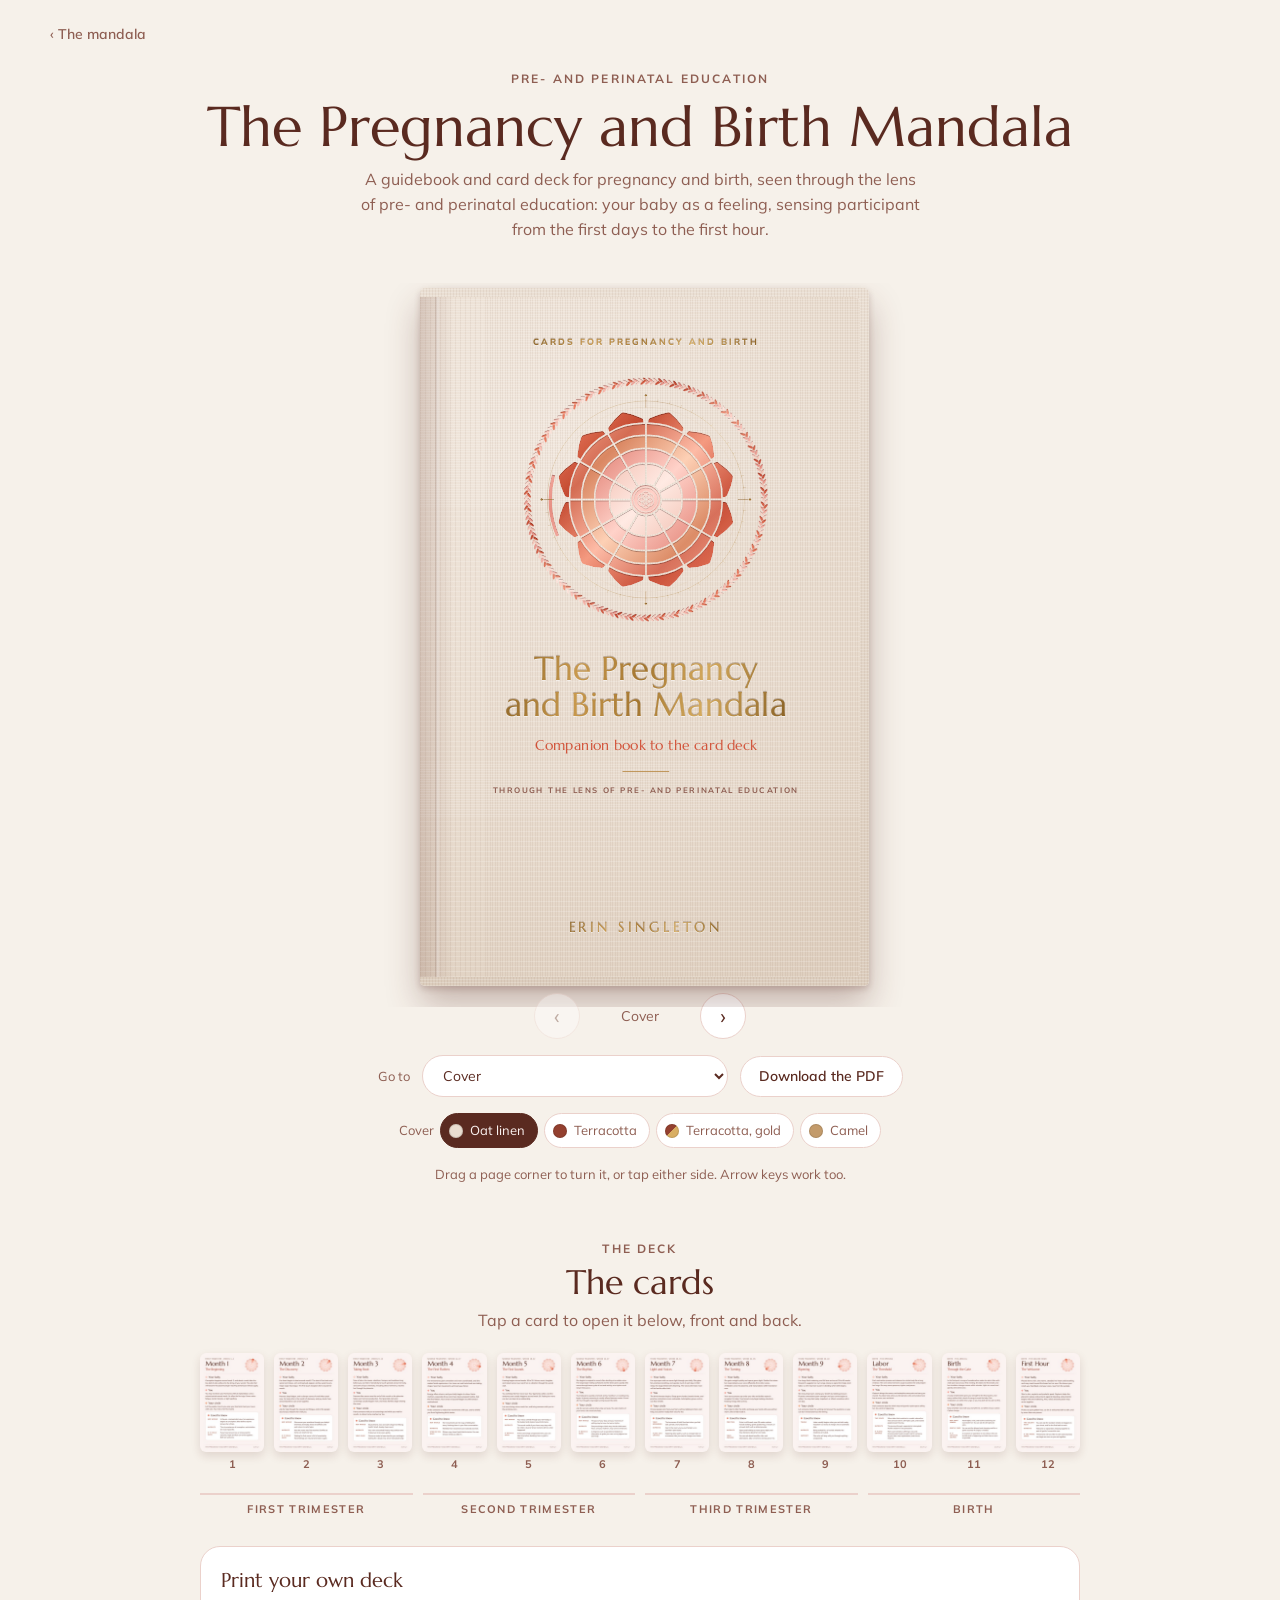
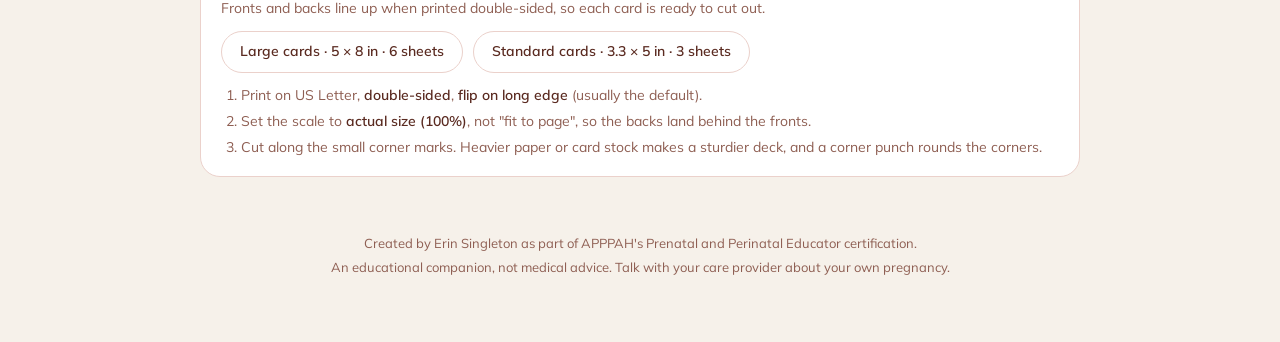
==== cards/index.html @ 0c14d901 "Cards and guidebook: the center takes the baby ring's lit color, with a simple six-petaled flower" ====
<!doctype html>
<html lang="en">
<head>
<meta charset="utf-8">
<meta name="viewport" content="width=device-width, initial-scale=1">
<title>The Pregnancy and Birth Mandala</title>
<meta name="description" content="A guidebook and card deck for pregnancy and birth, through the lens of pre- and perinatal education.">
<link rel="icon" href="../favicon.ico?v=3" sizes="any">
<link rel="icon" href="../favicon.svg?v=3" type="image/svg+xml">
<link rel="apple-touch-icon" href="../apple-touch-icon.png?v=3">
<link rel="preconnect" href="https://fonts.googleapis.com">
<link rel="stylesheet" href="pages.css?v=9">
<link rel="stylesheet" href="https://fonts.googleapis.com/css2?family=Marcellus&family=Mulish:ital,wght@0,400;0,600;0,700;1,400&display=swap">
<style>
/* A pamphlet on a blush table: the guidebook turns like paper, the contents
   sit beside it, the deck lies below as small cards, and the chosen card
   opens at the bottom, face and back. */
:root{
  --bg:#F6F1EA; --paper:#FBF1EF; --white:#FFFFFF; --blush:#F7E2DC; --line:#EBD1CB;
  --ink:#5A2A20; --muted:#8E5E52; --coral:#E35F43; --rose:#FCA59B; --gold:#C9993A; --label:#A8452E;
  --display:Marcellus, Georgia, serif; --body:Mulish, 'Avenir Next', 'Segoe UI', sans-serif;
  --pw:380px; --ph:587px;
  color-scheme:light;
}
*{box-sizing:border-box}
html{-webkit-text-size-adjust:100%}
body{margin:0;background:var(--bg);color:var(--ink);font-family:var(--body);font-size:16px;line-height:1.55;padding:0 16px 64px;overflow-x:hidden}
.wrap{max-width:1180px;margin:0 auto;display:flex;flex-direction:column;gap:56px}
.back{align-self:flex-start;font-size:14px;font-weight:600;color:var(--muted);text-decoration:none;margin-bottom:14px}
.back:hover{color:var(--ink)}
header{padding-top:24px;display:flex;flex-direction:column;align-items:center;text-align:center;gap:10px}
.eyebrow{font-size:12px;font-weight:700;letter-spacing:.18em;text-transform:uppercase;color:var(--muted)}
h1{font-family:var(--display);font-weight:400;font-size:clamp(34px,6vw,56px);line-height:1.05;margin:0;text-wrap:balance}
h2{font-family:var(--display);font-weight:400;font-size:clamp(26px,4vw,34px);line-height:1.1;margin:0;text-wrap:balance}
.lede{max-width:56ch;color:var(--muted);margin:0}
section{display:flex;flex-direction:column;gap:20px}
.sechead{display:flex;flex-direction:column;gap:6px;align-items:center;text-align:center}
.sechead p{margin:0;color:var(--muted);max-width:58ch}
button{font:inherit;color:inherit}
:focus-visible{outline:2px solid var(--gold);outline-offset:3px}

/* ---------------------------------------------------------------- reader */
.bookcol{display:flex;flex-direction:column;align-items:center;gap:16px;min-width:0}
.stage{width:100%;display:flex;justify-content:center;overflow:hidden;padding:14px 0 30px;margin:-14px 0 -30px}
.book{position:relative;width:calc(var(--pw) * 2);height:var(--ph);perspective:2600px;touch-action:pan-y;cursor:grab;user-select:none;-webkit-user-select:none;-webkit-touch-callout:none}
.book.single{width:var(--pw)}
.book.dragging{cursor:grabbing}
.slot,.leaf{position:absolute;top:0;width:var(--pw);height:var(--ph)}
.slot{background:var(--paper);overflow:hidden}
/* The case: cloth boards a little larger than the pages, so they show
   round the edges, the way a hardcover's boards stand proud of its pages. */
.case{position:absolute;z-index:0;pointer-events:none;border-radius:5px;
  background:
    repeating-linear-gradient(0deg,rgba(255,255,255,.18) 0 1px,transparent 1px 3px),
    repeating-linear-gradient(90deg,rgba(120,80,60,.07) 0 1px,transparent 1px 3px),
    linear-gradient(#EADFD3,#DCCDBD);
  box-shadow:0 18px 34px rgba(90,42,32,.30),0 3px 6px rgba(90,42,32,.20)}
[data-cover^="terra"] .case{background:
    repeating-linear-gradient(0deg,rgba(255,240,230,.045) 0 1px,transparent 1px 3px),
    repeating-linear-gradient(90deg,rgba(40,10,5,.07) 0 1px,transparent 1px 3px),
    linear-gradient(#9E4636,#8A3B2D)}
[data-cover="camel"] .case{background:
    repeating-linear-gradient(0deg,rgba(255,245,230,.08) 0 1px,transparent 1px 3px),
    repeating-linear-gradient(90deg,rgba(70,40,15,.07) 0 1px,transparent 1px 3px),
    linear-gradient(#CBA373,#B48A5B)}
/* the cover style switch, while the cover is being chosen */
.covers{display:flex;align-items:center;gap:6px;flex-wrap:wrap;justify-content:center;font-size:13px;color:var(--muted)}
.covers button{border:1px solid var(--line);background:var(--white);border-radius:999px;padding:6px 12px 6px 8px;font-size:13px;cursor:pointer;display:inline-flex;align-items:center;gap:7px}
.covers button[aria-pressed="true"]{border-color:var(--ink);background:var(--ink);color:#FBF3F1}
.covers i{width:14px;height:14px;border-radius:50%;display:inline-block;box-shadow:inset 0 0 0 1px rgba(0,0,0,.12)}
/* the spine, a darker band where the boards fold */
.case.open::after{content:"";position:absolute;top:0;bottom:0;left:50%;width:22px;transform:translateX(-50%);background:linear-gradient(90deg,transparent,rgba(90,50,30,.22),transparent)}
.slot.left{left:0;border-radius:6px 0 0 6px}
.slot.right{left:var(--pw);border-radius:0 6px 6px 0}
.book.single .slot.right{left:0;border-radius:6px}
.slot[hidden]{display:none}
.pgbox{position:absolute;inset:0;overflow:hidden}
.pgbox>.pg{transform:scale(var(--k));transform-origin:0 0}
.pgbox img{-webkit-user-drag:none;pointer-events:none}
/* the gutter, a soft fold where the pages meet the spine */
.book:not(.single) .slot.left::after,.book:not(.single) .slot.right::after{content:"";position:absolute;top:0;bottom:0;width:34px;pointer-events:none}
.book:not(.single) .slot.left::after{right:0;background:linear-gradient(to left,rgba(90,42,32,.16),transparent)}
.book:not(.single) .slot.right::after{left:0;background:linear-gradient(to right,rgba(90,42,32,.16),transparent)}
.leaf{left:var(--pw);transform-origin:left center;transform-style:preserve-3d;-webkit-transform-style:preserve-3d;will-change:transform;z-index:3}
.book.single .leaf{left:0}
.leaf[hidden]{display:none}
.face{position:absolute;inset:0;background:var(--paper);overflow:hidden;backface-visibility:hidden;-webkit-backface-visibility:hidden}
.face.front{border-radius:0 6px 6px 0}
.face.back{transform:rotateY(180deg);border-radius:6px 0 0 6px}
.book.single .face.front{border-radius:6px}
.book.single .face.back{background:linear-gradient(90deg,#F4E4E0,var(--paper))}
.shade{position:absolute;inset:0;pointer-events:none;opacity:0}
.face.front .shade{background:linear-gradient(to left,rgba(90,42,32,.38),rgba(90,42,32,.08) 60%,transparent)}
.face.back .shade{background:linear-gradient(to right,rgba(90,42,32,.38),rgba(90,42,32,.08) 60%,transparent)}
.cast{position:absolute;top:0;height:100%;width:var(--pw);left:var(--pw);pointer-events:none;opacity:0;z-index:2;background:linear-gradient(to right,rgba(90,42,32,.28),transparent 70%)}
.book.single .cast{left:0}

.controls{display:flex;align-items:center;gap:12px;flex-wrap:wrap;justify-content:center}
.round{width:46px;height:46px;border-radius:50%;border:1px solid var(--line);background:var(--white);font-size:22px;line-height:1;cursor:pointer;display:grid;place-items:center}
.round:hover{border-color:var(--rose)}
.round:disabled{opacity:.35;cursor:default}
.count{font-variant-numeric:tabular-nums;color:var(--muted);min-width:12ch;text-align:center;font-size:14px}
.hint{font-size:13px;color:var(--muted);margin:0;text-align:center}
.btn{display:inline-flex;align-items:center;gap:8px;border:1px solid var(--line);background:var(--white);border-radius:999px;padding:9px 18px;font-size:14px;font-weight:600;text-decoration:none;color:var(--ink)}
.btn:hover{border-color:var(--rose)}

/* --------------------------------------------------------------- contents */
select{font:inherit;color:var(--ink);border:1px solid var(--line);background:var(--white);border-radius:999px;padding:10px 16px;font-size:14px;max-width:100%;cursor:pointer}
select:hover{border-color:var(--rose)}

/* ------------------------------------------------------------------- deck */
.deck{display:grid;grid-template-columns:repeat(12,minmax(0,1fr));gap:10px;max-width:880px;margin:0 auto;width:100%}
@media (max-width:720px){.deck{grid-template-columns:repeat(6,minmax(0,1fr));gap:8px}}
.groups{display:grid;grid-template-columns:repeat(4,minmax(0,1fr));gap:10px;max-width:880px;margin:0 auto;width:100%;font-size:11px;font-weight:700;letter-spacing:.12em;text-transform:uppercase;color:var(--muted);text-align:center}
.groups span{border-top:2px solid var(--line);padding-top:6px}
@media (max-width:720px){.groups{display:none}}
.mini{border:0;padding:0;background:none;cursor:pointer;display:flex;flex-direction:column;align-items:center;gap:4px}
.mini img{width:100%;aspect-ratio:528/816;border-radius:6px;display:block;box-shadow:0 4px 10px rgba(90,42,32,.14);transition:transform .2s ease,box-shadow .2s ease;outline:2px solid transparent;outline-offset:2px;background:var(--paper)}
.mini:hover img{transform:translateY(-5px) rotate(-2deg);box-shadow:0 10px 18px rgba(90,42,32,.2)}
.mini[aria-pressed="true"] img{outline-color:var(--gold);transform:translateY(-5px)}
.mini span{font-size:11px;font-weight:700;color:var(--muted);font-variant-numeric:tabular-nums}

.printcards{max-width:880px;margin:8px auto 0;width:100%;background:var(--white);border:1px solid var(--line);border-radius:20px;padding:18px 20px;display:flex;flex-direction:column;gap:12px}
.pc-head{display:flex;flex-direction:column;gap:2px}
.pc-head b{font-family:var(--display);font-weight:400;font-size:20px}
.pc-head span{font-size:14px;color:var(--muted)}
.pc-links{display:flex;gap:10px;flex-wrap:wrap}
.pc-steps{margin:0;padding-left:20px;font-size:14px;color:var(--muted);display:flex;flex-direction:column;gap:4px}
.pc-steps b{color:var(--ink);font-weight:600}

/* ----------------------------------------------------------------- viewer */
.viewer{background:var(--blush);border-radius:28px;padding:28px clamp(16px,4vw,40px);display:flex;flex-direction:column;gap:20px;scroll-margin-top:16px}
.viewer[hidden]{display:none}
.viewer.enter .face2{animation:rise .5s cubic-bezier(.2,.8,.2,1) both}
.viewer.enter .face2:nth-child(2){animation-delay:.08s}
@keyframes rise{from{opacity:0;transform:translateY(24px) scale(.96)}to{opacity:1;transform:none}}
.vhead{display:flex;justify-content:space-between;align-items:flex-end;gap:16px;flex-wrap:wrap}
.vhead .t{font-family:var(--display);font-size:clamp(26px,4vw,34px);line-height:1.1}
.vnav{display:flex;gap:10px}
.faces{display:grid;grid-template-columns:repeat(2,minmax(0,1fr));gap:24px;max-width:900px;margin:0 auto;width:100%}
@media (max-width:640px){.faces{grid-template-columns:minmax(0,1fr)}}
.face2{display:flex;flex-direction:column;gap:8px;min-width:0;margin:0}
.face2 figcaption{font-size:12px;font-weight:700;letter-spacing:.16em;text-transform:uppercase;color:var(--muted)}
.face2 img{width:100%;aspect-ratio:528/816;border-radius:5.3%/3.43%;display:block;box-shadow:0 12px 26px rgba(90,42,32,.18);background:var(--paper)}

footer{text-align:center;font-size:13px;color:var(--muted);display:flex;flex-direction:column;gap:4px}
/* ------------------------------------------------- one page, on a phone */
/* Where one page shows at a time, the reading pages reflow to the screen at
   a readable size and scroll within the book. The art pages (covers,
   endpapers, half-title, mandala) keep their printed shape. */
.hint.narrow{display:none}
@media not all and (min-width:900px) and (min-height:560px){.hint.wide{display:none}.hint.narrow{display:block}}
.book.single .pgbox{overflow-y:auto;overscroll-behavior:contain;-webkit-overflow-scrolling:touch}
.book.single .face .pgbox{overflow:hidden}
.book.single .pgbox>.pg.flow{width:calc(var(--pw) / 1.12);height:auto;min-height:calc(var(--ph) / 1.12);padding:26px 20px 20px;transform:scale(1.12)}
.book.single .pg.flow .foot{position:static;margin-top:24px}
.book.single .pg.flow h1{font-size:26px}
.book.single .pg.flow .wheel{width:46px;height:46px;top:22px;right:20px}
.book.single .pg.flow.month .eb{margin-right:58px}
.book.single .pg.flow h1.mt{font-size:23px;margin-right:56px;min-height:0}
.book.single .pg.flow .wheel.big{width:66px;height:66px;top:26px}
.book.single .pg.flow h1.part{font-size:32px;margin-right:76px}
.book.single .pg.flow.contents .cols{column-count:1}
.book.single .pg.flow .quads{grid-template-columns:1fr}
.book.single .pg.flow.circle h1{white-space:normal;text-wrap:balance}
.book.single .pg.flow ul.toc li{line-height:1.7}
.book.single .pg.flow.dense ul.refs:not(.small){column-count:1}

/* ------------------------------------------------------------------ print */
#printbook{display:none}
@page{size:5.5in 8.5in;margin:0}
@media print{
  body{padding:0;background:none}
  .wrap{display:none}
  #printbook{display:block}
  #printbook .pg{break-after:page;-webkit-print-color-adjust:exact;print-color-adjust:exact}
}
@media (prefers-reduced-motion:reduce){.mini img{transition:none}.viewer.enter .face2{animation:none}}
</style>
</head>
<body>

<div class="wrap">
  <header>
    <a class="back" href="../">&#8249; The mandala</a>
    <div class="eyebrow">Pre- and Perinatal Education</div>
    <h1>The Pregnancy and Birth Mandala</h1>
    <p class="lede">A guidebook and card deck for pregnancy and birth, seen through the lens of pre- and perinatal education: your baby as a feeling, sensing participant from the first days to the first hour.</p>
  </header>

  <section aria-label="Guidebook">
    <div class="bookcol">
      <div class="stage">
        <div class="book" id="book" aria-roledescription="guidebook" aria-label="Guidebook. Drag a page to turn it, or tap the right side to go forward and the left side to go back.">
          <div class="case" id="case"></div>
          <div class="slot left" id="sL"><div class="pgbox"></div></div>
          <div class="slot right" id="sR"><div class="pgbox"></div></div>
          <div class="cast" id="cast"></div>
          <div class="leaf" id="leaf" hidden>
            <div class="face front"><div class="pgbox"></div><i class="shade"></i></div>
            <div class="face back"><div class="pgbox"></div><i class="shade"></i></div>
          </div>
        </div>
      </div>
      <div class="controls">
        <button class="round" id="prev" aria-label="Previous page">&#8249;</button>
        <span class="count" id="count" aria-live="polite"></span>
        <button class="round" id="next" aria-label="Next page">&#8250;</button>
      </div>
      <div class="controls">
        <label for="jump" class="hint">Go to</label>
        <select id="jump"></select>
        <a class="btn" id="pdf" href="pdf/guidebook-oat.pdf" download="The Pregnancy and Birth Mandala.pdf">Download the PDF</a>
      </div>
      <div class="covers" role="group" aria-label="Cover style">
        <span>Cover</span>
        <button type="button" data-c="oat"><i style="background:#E9DDD0"></i>Oat linen</button>
        <button type="button" data-c="terra"><i style="background:#93402F"></i>Terracotta</button>
        <button type="button" data-c="terragold"><i style="background:linear-gradient(135deg,#93402F 50%,#D9AE62 50%)"></i>Terracotta, gold</button>
        <button type="button" data-c="camel"><i style="background:#C39B6B"></i>Camel</button>
      </div>
      <p class="hint wide">Drag a page corner to turn it, or tap either side. Arrow keys work too.</p>
      <p class="hint narrow">Scroll to read each page. Swipe sideways, or tap either side, to turn it.</p>
    </div>
  </section>

  <section aria-label="Card deck">
    <div class="sechead">
      <div class="eyebrow">The deck</div>
      <h2>The cards</h2>
      <p>Tap a card to open it below, front and back.</p>
    </div>
    <div class="deck" id="deck"></div>
    <div class="groups" aria-hidden="true"><span>First trimester</span><span>Second trimester</span><span>Third trimester</span><span>Birth</span></div>
    <div class="printcards">
      <div class="pc-head"><b>Print your own deck</b><span>Fronts and backs line up when printed double-sided, so each card is ready to cut out.</span></div>
      <div class="pc-links">
        <a class="btn" href="pdf/cards-large.pdf" download="Pregnancy and Birth Mandala cards, large.pdf">Large cards · 5 × 8 in · 6 sheets</a>
        <a class="btn" href="pdf/cards-standard.pdf" download="Pregnancy and Birth Mandala cards, standard.pdf">Standard cards · 3.3 × 5 in · 3 sheets</a>
      </div>
      <ol class="pc-steps">
        <li>Print on US Letter, <b>double-sided</b>, <b>flip on long edge</b> (usually the default).</li>
        <li>Set the scale to <b>actual size (100%)</b>, not "fit to page", so the backs land behind the fronts.</li>
        <li>Cut along the small corner marks. Heavier paper or card stock makes a sturdier deck, and a corner punch rounds the corners.</li>
      </ol>
    </div>
  </section>

  <section class="viewer" id="viewer" aria-live="polite" hidden>
    <div class="vhead">
      <div>
        <div class="eyebrow" id="vEye"></div>
        <div class="t" id="vTitle"></div>
      </div>
      <div class="vnav">
        <button class="round" id="cPrev" aria-label="Previous card">&#8249;</button>
        <button class="round" id="cNext" aria-label="Next card">&#8250;</button>
        <button class="round" id="cClose" aria-label="Close card">&#215;</button>
      </div>
    </div>
    <div class="faces">
      <figure class="face2"><figcaption>Front</figcaption><img id="vFront" alt=""></figure>
      <figure class="face2"><figcaption>Back · Practices</figcaption><img id="vBack" alt=""></figure>
    </div>
  </section>

  <footer>
    <div>Created by Erin Singleton as part of APPPAH's Prenatal and Perinatal Educator certification.</div>
    <div>An educational companion, not medical advice. Talk with your care provider about your own pregnancy.</div>
  </footer>
</div>
<div id="printbook" aria-hidden="true"></div>
<script src="pages.js?v=9"></script>

<script>
/* ============================================================ the content */
const N = GUIDE.length;
const pad = n => String(n).padStart(2, "0");
const TITLES = GUIDE.map(g => g.title);
const CARDS = [
  ["Month 1","The Beginning","First trimester · Weeks 1–4"],["Month 2","The Discovery","First trimester · Weeks 5–8"],["Month 3","Taking Root","First trimester · Weeks 9–13"],
  ["Month 4","The First Flutters","Second trimester · Weeks 14–17"],["Month 5","The First Sounds","Second trimester · Weeks 18–22"],["Month 6","The Rhythm","Second trimester · Weeks 23–27"],
  ["Month 7","Light and Voices","Third trimester · Weeks 28–31"],["Month 8","The Turning","Third trimester · Weeks 32–35"],["Month 9","Ripening","Third trimester · Weeks 36–40"],
  ["Labor","The Threshold","Birth · Labor"],["Birth","Through the Gate","Birth · The birth itself"],["First Hour","The Welcome","Birth · The golden hour"]];
const reduced = matchMedia("(prefers-reduced-motion: reduce)");

/* ============================================================== the book
   One idea carries every turn. A single leaf is hinged on the spine (or on
   the left edge, on a phone) and t runs from 0, lying flat on the right, to
   1, lying flat on the left. Going forward plays t up; going back plays the
   same leaf down. A drag sets t from the finger; a tap or a contents jump
   animates it. */
const book = document.getElementById("book"), leaf = document.getElementById("leaf"), cast = document.getElementById("cast");
const sL = document.getElementById("sL"), sR = document.getElementById("sR");
const fFront = leaf.querySelector(".front"), fBack = leaf.querySelector(".back");
// Two pages side by side only where there is room for them; a phone, turned
// either way, reads one page at a time.
const mqSpread = matchMedia("(min-width: 900px) and (min-height: 560px)");
let spread = mqSpread.matches;
let view = 0;          // spread: index of the opening (0 is the cover alone); single: page index
let pw = 380;          // page width in px
let ctx = null;        // the turn in progress
let anim = 0;

const L = k => { const p = 2 * k - 1; return p >= 0 && p < N ? p : null; };
const R = k => { const p = 2 * k; return p < N ? p : null; };
const last = () => spread ? Math.floor(N / 2) : N - 1;
const viewOfPage = p => spread ? Math.floor((p + 1) / 2) : p;
const pagesOf = v => spread ? [L(v), R(v)].filter(p => p !== null) : [v];
// Shift a lone cover (or back cover) to the middle, as a closed book sits.
const offsetOf = v => !spread ? 0 : L(v) === null ? -pw / 2 : R(v) === null ? pw / 2 : 0;

function size() {
  const stageW = book.parentElement.clientWidth;
  const maxH = Math.max(360, window.innerHeight * 0.8);
  pw = Math.floor(Math.min(spread ? stageW / 2 : stageW, maxH * 528 / 816, 440));
  document.documentElement.style.setProperty("--pw", pw + "px");
  document.documentElement.style.setProperty("--k", pw / 528);
  document.documentElement.style.setProperty("--ph", Math.round(pw * 816 / 528) + "px");
}

// Reading pages can reflow on a phone; the art pages keep their shape.
const ART = /\b(cover|backcover|endpaper|blank|halftitle|frontis)\b/;
const pageHTML = p => `<div class="pg ${GUIDE[p].cls}${ART.test(GUIDE[p].cls) ? "" : " flow"}">${GUIDE[p].html}</div>`;
function fill(el, p) {
  const box = el.querySelector(".pgbox");
  const key = p === null ? "" : String(p);
  if (box.dataset.p === key) return;
  box.dataset.p = key;
  box.innerHTML = p === null ? "" : pageHTML(p);
  box.scrollTop = 0;
  // Only the pages lying open are read aloud; the turning leaf is decoration.
  box.setAttribute("aria-hidden", el.classList.contains("face") ? "true" : "false");
}

// The case behind the pages, and the edges of the page block on each side.
const caseEl = document.getElementById("case");
function dress(hasL, hasR, v) {
  const o = Math.max(5, Math.round(pw * 0.02)), ph = Math.round(pw * 816 / 528);
  const open = spread && hasL && hasR;
  const left = !spread ? 0 : hasL ? -o : pw;
  const right = !spread ? pw + o : hasR ? 2 * pw + o : pw;
  Object.assign(caseEl.style, { left: left + "px", width: (right - left) + "px", top: -o + "px", height: (ph + 2 * o) + "px" });
  caseEl.classList.toggle("open", open);
  // Leaves read lie to the left of the spine, leaves to come to the right.
  const stack = (side, leaves) => {
    const k = Math.min(5, Math.ceil(leaves / 3));
    const s = [];
    for (let i = 1; i <= k; i++) s.push(`${side * i}px 0 0 ${i % 2 ? "#E6D4CE" : "#FBF6F4"}`);
    return s.concat("0 1px 2px rgba(60,20,10,.12)").join(",");
  };
  const first = 2, lastIn = N - 3; // the first and last pages between the endpapers
  if (spread) {
    const inside = p => p !== null && p >= first && p <= lastIn;
    sL.style.boxShadow = hasL && inside(L(v)) ? stack(-1, (L(v) - first + 1) / 2) : "";
    sR.style.boxShadow = hasR && inside(R(v)) ? stack(1, (lastIn - R(v) + 1) / 2) : "";
  } else {
    sR.style.boxShadow = v >= first && v <= lastIn ? stack(1, lastIn - v + 1) : "";
  }
}

function settle() {
  // Lay the book flat on the current opening.
  book.classList.toggle("single", !spread);
  leaf.hidden = true; cast.style.opacity = 0;
  if (spread) { fill(sL, L(view)); fill(sR, R(view)); sL.hidden = L(view) === null; sR.hidden = R(view) === null; }
  else { sL.hidden = true; fill(sR, view); sR.hidden = false; }
  book.style.transform = `translateX(${offsetOf(view)}px)`;
  dress(spread ? L(view) !== null : true, spread ? R(view) !== null : true, view);
  const ps = pagesOf(view), shown = ps.filter(p => GUIDE[p].cls !== "blank"), nums = shown.map(p => GUIDE[p].num);
  document.getElementById("count").textContent =
    nums.every(x => x !== null) ? (nums.length === 2 ? `Pages ${nums[0]}–${nums[1]}` : `Page ${nums[0]}`)
    : shown.map(p => GUIDE[p].num ?? GUIDE[p].title).join(" · ");
  document.getElementById("prev").disabled = view === 0;
  document.getElementById("next").disabled = view === last();
  markToc(ps);
  history.replaceState(null, "", `#page-${ps[0] + 1}`);
}

// Set up a turn from the current opening to `to` (any distance away).
function begin(to) {
  const a = view, fwd = to > a, lo = fwd ? a : to, hi = fwd ? to : a;
  ctx = { to, fwd, lo, hi, t: fwd ? 0 : 1 };
  if (spread) {
    // Leaf: front is the right page of the lower opening, back is the left page of the higher.
    fill(fFront, R(lo)); fill(fBack, L(hi));
    fill(sL, L(lo)); sL.hidden = L(lo) === null;
    fill(sR, R(hi)); sR.hidden = R(hi) === null;
    dress(L(lo) !== null, R(hi) !== null, null);
    sL.style.boxShadow = sR.style.boxShadow = "";
  } else {
    fill(fFront, lo); fill(fBack, null);
    // The page lifting away keeps the place it was being read at.
    if (fwd) fFront.querySelector(".pgbox").scrollTop = sR.querySelector(".pgbox").scrollTop;
    fill(sR, hi); sR.hidden = false;
  }
  leaf.hidden = false;
  draw(ctx.t);
}

function draw(t) {
  ctx.t = t;
  const deg = -180 * t;
  leaf.style.transform = `rotateY(${deg}deg)`;
  const lift = Math.sin(Math.PI * t);
  fFront.querySelector(".shade").style.opacity = Math.min(1, t * 1.6);
  fBack.querySelector(".shade").style.opacity = Math.min(1, (1 - t) * 1.6);
  // A shadow falls on the page underneath while the leaf is in the air.
  cast.style.opacity = t < .5 ? lift * .9 : 0;
  if (!spread) fBack.style.opacity = 1 - Math.max(0, (t - .6) / .4);
  else fBack.style.opacity = "";
  const o = offsetOf(ctx.lo) + (offsetOf(ctx.hi) - offsetOf(ctx.lo)) * t;
  book.style.transform = `translateX(${o}px)`;
}

function end(done) {
  if (done) view = ctx.to;
  ctx = null; fBack.style.opacity = "";
  settle();
}

const ease = x => x < .5 ? 4 * x * x * x : 1 - Math.pow(-2 * x + 2, 3) / 2;
function play(target, ms, done) {
  cancelAnimationFrame(anim);
  ctx.goal = done;
  const from = ctx.t, t0 = performance.now(), dur = reduced.matches ? 1 : ms * Math.max(.25, Math.abs(target - from));
  const step = now => {
    const k = Math.min(1, (now - t0) / dur);
    draw(from + (target - from) * ease(k));
    if (k < 1) anim = requestAnimationFrame(step); else { anim = 0; end(done); }
  };
  anim = requestAnimationFrame(step);
}

function finishNow() { if (ctx) { cancelAnimationFrame(anim); anim = 0; end(ctx.goal ?? (ctx.fwd ? ctx.t >= .5 : ctx.t <= .5)); } }

function turnTo(to) {
  finishNow();
  to = Math.max(0, Math.min(last(), to));
  if (to === view) return;
  begin(to);
  play(ctx.fwd ? 1 : 0, Math.abs(to - view) > 1 ? 900 : 760, true);
}
const go = d => turnTo((ctx && ctx.goal ? ctx.to : view) + d);
const goPage = p => turnTo(viewOfPage(p));

/* ---- the hand on the page ---- */
let press = null;
book.addEventListener("pointerdown", e => {
  if (e.button !== 0) return;
  finishNow();
  const r = book.getBoundingClientRect();
  press = { id: e.pointerId, x: e.clientX, y: e.clientY, rel: e.clientX - r.left, dragging: false, hist: [[e.clientX, e.timeStamp]], target: e.target };
});
book.addEventListener("pointermove", e => {
  if (!press || e.pointerId !== press.id) return;
  const dx = e.clientX - press.x, dy = e.clientY - press.y;
  if (!press.dragging) {
    if (Math.abs(dx) < 8 || Math.abs(dx) < Math.abs(dy)) { if (Math.abs(dy) > 12) press = null; return; }
    const fwd = spread ? press.rel > pw : dx < 0;
    if (fwd ? view === last() : view === 0) { press = null; return; }
    press.dragging = true; press.fwd = fwd;
    book.setPointerCapture(e.pointerId); book.classList.add("dragging");
    begin(view + (fwd ? 1 : -1));
  }
  // Keep the page edge under the finger: the edge sits at hinge + pw·cos(πt).
  const edge0 = press.fwd ? pw : -pw;
  const x = Math.max(-1, Math.min(1, (edge0 + dx) / pw));
  draw(Math.acos(x) / Math.PI);
  press.hist.push([e.clientX, e.timeStamp]); if (press.hist.length > 5) press.hist.shift();
});
function release(e) {
  if (!press || e.pointerId !== press.id) return;
  const p = press; press = null; book.classList.remove("dragging");
  if (!p.dragging) {
    if (e.type === "pointercancel") return;
    if (p.target.closest("a")) return; // a link on the page opens as a link
    const hot = p.target.closest("[data-go]");
    if (hot) { goPage(+hot.dataset.go); return; }
    const half = spread ? pw : pw / 2;
    go(p.rel >= half ? 1 : -1);
    return;
  }
  const [x0, t0] = p.hist[0], v = (e.clientX - x0) / Math.max(1, e.timeStamp - t0); // px per ms
  const commit = p.fwd ? (ctx.t > .4 || v < -.35) && v < .35 : (ctx.t < .6 || v > .35) && v > -.35;
  play(commit === p.fwd ? 1 : 0, 600, commit);
}
book.addEventListener("pointerup", release);
book.addEventListener("pointercancel", release);
book.addEventListener("dragstart", e => e.preventDefault());
// Keyboard users reach the contents lines as buttons; Enter on one jumps.
book.addEventListener("click", e => { if (e.target.closest("a")) e.stopPropagation(); });

document.getElementById("prev").onclick = () => go(-1);
document.getElementById("next").onclick = () => go(1);
document.addEventListener("keydown", e => {
  if (e.altKey || e.metaKey || e.ctrlKey || e.target.tagName === "SELECT") return;
  if (e.key === "ArrowRight") go(1);
  if (e.key === "ArrowLeft") go(-1);
});

/* ---- contents ---- */
const jump = document.getElementById("jump");
GUIDE.forEach((g, i) => { if (g.cls === "blank") return; const o = document.createElement("option"); o.value = i; o.textContent = g.num === null ? g.title : `${g.num} · ${g.title}`; jump.appendChild(o); });
jump.onchange = () => goPage(+jump.value);
function markToc(ps) { const p = ps.find(x => GUIDE[x].cls !== "blank"); if (p !== undefined) jump.value = p; }

/* ---- cover style ---- */
// Remembered per browser; the book shows whichever cloth is chosen.
function setCover(c) {
  document.documentElement.dataset.cover = c;
  document.querySelectorAll(".covers button").forEach(b => b.setAttribute("aria-pressed", b.dataset.c === c));
  try { localStorage.setItem("pbm-cover", c); } catch (e) {}
  const pl = document.getElementById("pdf"); if (pl) pl.href = `pdf/guidebook-${c}.pdf`;
}
document.querySelectorAll(".covers button").forEach(b => b.onclick = () => {
  setCover(b.dataset.c);
  if (view !== 0 && view !== last()) turnTo(0);
});
let savedCover = "oat";
try { savedCover = localStorage.getItem("pbm-cover") || "oat"; } catch (e) {}
setCover(savedCover);

/* ---- the PDF ---- */
// Ready-made by build-pdf.py at the book's own size, one per cover, since
// browsers print web pages each in their own way.
const pdfLink = document.getElementById("pdf");

/* ---- size and mode ---- */
function relayout() {
  const anchor = pagesOf(view)[0];
  finishNow();
  spread = mqSpread.matches;
  view = viewOfPage(anchor);
  size(); settle();
}
let rz; addEventListener("resize", () => { clearTimeout(rz); rz = setTimeout(relayout, 80); });

const m = /^#page-(\d+)$/.exec(location.hash);
if (m) view = viewOfPage(Math.max(0, Math.min(N - 1, +m[1] - 1)));
size(); settle();

/* ============================================================== the deck */
const deck = document.getElementById("deck"), viewer = document.getElementById("viewer");
let current = -1;
CARDS.forEach((c, i) => {
  const b = document.createElement("button");
  b.className = "mini"; b.setAttribute("aria-pressed", "false");
  b.setAttribute("aria-label", `Card ${i + 1}, ${c[0]}, ${c[1]}`);
  b.innerHTML = `<img src="img/t/c${pad(i * 2 + 1)}.jpg${CARD_V}" alt="" loading="lazy"><span>${i + 1}</span>`;
  b.onclick = () => openCard(i, true);
  deck.appendChild(b);
});
function openCard(i, scroll) {
  current = (i + CARDS.length) % CARDS.length;
  const c = CARDS[current];
  document.getElementById("vEye").textContent = `Card ${current + 1} of ${CARDS.length} · ${c[2]}`;
  document.getElementById("vTitle").textContent = `${c[0]} · ${c[1]}`;
  const f = document.getElementById("vFront"), b = document.getElementById("vBack");
  f.src = `img/c${pad(current * 2 + 1)}.jpg${CARD_V}`; f.alt = `Front of card ${current + 1}, ${c[1]}`;
  b.src = `img/c${pad(current * 2 + 2)}.jpg${CARD_V}`; b.alt = `Back of card ${current + 1}, ${c[1]}: practices`;
  deck.querySelectorAll(".mini").forEach((x, k) => x.setAttribute("aria-pressed", k === current));
  viewer.hidden = false;
  viewer.classList.remove("enter"); void viewer.offsetWidth; viewer.classList.add("enter");
  if (scroll) viewer.scrollIntoView({ behavior: reduced.matches ? "auto" : "smooth", block: "start" });
}
document.getElementById("cPrev").onclick = () => openCard(current - 1);
document.getElementById("cNext").onclick = () => openCard(current + 1);
document.getElementById("cClose").onclick = () => {
  viewer.hidden = true;
  deck.querySelectorAll(".mini").forEach(x => x.setAttribute("aria-pressed", "false"));
  deck.scrollIntoView({ behavior: reduced.matches ? "auto" : "smooth", block: "center" });
};
</script>

</body>
</html>
---- cards/pages.css ----
/* The guidebook's pages, drawn at print size: 528 × 816 px is 5.5 × 8.5 in.
   Everything is scoped to .pg so the site around the book is untouched. */
.pg{
  --pink:#FBF3F1; --blushpg:#F7E3DC; --inkpg:#522B24; --mutedpg:#8E5E52; --labelpg:#A8452E; --coralpg:#D2533A;
  --rulepg:#E6D3D1; --boxline:#EAD3D0;
  position:relative;width:528px;height:816px;overflow:hidden;background:var(--pink);color:var(--inkpg);
  padding:44px 48px 0;font-family:Mulish,'Avenir Next','Segoe UI',sans-serif;font-size:12.6px;line-height:1.58;
  text-align:left;-webkit-font-smoothing:antialiased
}
.pg.blush{background:var(--blushpg)}
.pg p{margin:0 0 9px}
.pg b{font-weight:700}
.pg a{color:var(--labelpg);text-decoration:underline;text-underline-offset:2px}
.pg .eb{font-size:11px;font-weight:700;letter-spacing:.18em;text-transform:uppercase;color:var(--mutedpg);margin:0 0 10px}
.pg .eb.center{text-align:center}
.pg h1{font-family:Marcellus,Georgia,serif;font-weight:400;font-size:33px;line-height:1.12;margin:0 0 14px;color:var(--inkpg);letter-spacing:0;text-wrap:balance}
.pg h1.mt{font-size:27px;margin:0 130px 0 0;min-height:62px;display:flex;align-items:flex-end}
.pg h1.part{font-size:40px;line-height:1.05;margin:0 0 6px}
.pg h1.ct{margin-bottom:8px}
.pg h2{font-family:Marcellus,Georgia,serif;font-weight:400;font-size:18.5px;line-height:1.2;color:var(--coralpg);margin:13px 0 5px}
.pg h3{font-family:Marcellus,Georgia,serif;font-weight:400;font-size:17px;line-height:1.2;margin:0 0 8px}
.pg hr{border:0;border-top:1px solid var(--rulepg);margin:12px 0}
.pg .sub{font-family:Marcellus,Georgia,serif;font-size:21px;color:var(--coralpg);margin:0 0 14px}
.pg .plede{font-family:Marcellus,Georgia,serif;font-size:16.5px;line-height:1.55;margin:0 0 16px;max-width:none;color:var(--inkpg)}
.pg .lab{font-size:10.5px;font-weight:700;letter-spacing:.16em;text-transform:uppercase;color:var(--labelpg);margin:12px 0 6px}
.pg .box{background:#FFFFFF;border:1px solid var(--boxline);border-radius:14px;padding:14px 16px 6px;margin:12px 0}
.pg .box.blush{background:var(--blushpg);border-color:transparent}
.pg .box.soft{background:var(--pink);border-color:transparent;padding:16px 18px 8px}
.pg .box .lab{margin-top:0}
.pg .muted{color:var(--mutedpg)}
.pg .tight{margin-bottom:6px}
.pg em{font-style:italic}

/* the wheel in the corner */
.pg .wheel{position:absolute;top:36px;right:48px;width:70px;height:70px}
.pg .wheel.big{top:56px;right:48px;width:108px;height:108px}

/* the month pages */
.pg.month h2:first-of-type{margin-top:4px}
.pg.month .box{margin-top:12px}

/* lists */
.pg ol.steps{list-style:none;counter-reset:s;margin:4px 0 10px;padding:0}
.pg ol.steps li{counter-increment:s;position:relative;padding-left:46px;margin:0 0 9px}
.pg ol.steps li::before{content:counter(s);position:absolute;left:0;top:-6px;font-family:Marcellus,Georgia,serif;font-size:25px;color:var(--coralpg)}
.pg ol.steps.tight li{margin-bottom:7px}
.pg ul.rings,.pg ul.lead,.pg ul.refs{list-style:none;margin:4px 0 8px;padding:0}
.pg ul.rings li{position:relative;padding-left:30px;margin:0 0 8px}
.pg .dot{display:inline-block;width:16px;height:16px;border-radius:50%;flex:none}
.pg ul.rings .dot{position:absolute;left:0;top:1px}
.pg ul.lead li{margin:0 0 9px;padding-left:14px;border-left:2px solid #F3B8AC}
.pg ul.refs li{margin:0 0 3px;padding-left:12px;text-indent:-12px}
.pg ul.refs.small{font-size:11px;line-height:1.45}
.pg ul.refs.small li{margin-bottom:2px}
.pg .parts>div{display:grid;grid-template-columns:22px 1fr;column-gap:10px;margin:0 0 6px}
.pg .parts .dot{margin-top:3px}
.pg .parts h3{margin:0 0 2px;font-size:17px;color:var(--coralpg)}
.pg .parts p{grid-column:2}
.pg dl.time{display:grid;grid-template-columns:74px 1fr;gap:6px 12px;margin:2px 0 0}
.pg dl.time dt{font-family:Marcellus,Georgia,serif;font-size:15px;color:var(--coralpg);line-height:1.35}
.pg dl.time dd{margin:0;line-height:1.5}

/* contents */
.pg ul.toc{list-style:none;margin:0;padding:0}
.pg ul.toc li{display:flex;justify-content:space-between;gap:12px;font-size:12.6px;line-height:1.5;padding:0 6px;margin:0 -6px;border-radius:5px;cursor:pointer}
.pg ul.toc li.b{font-weight:700}
.pg ul.toc li span:last-child{color:var(--mutedpg);font-variant-numeric:tabular-nums}
.pg ul.toc li:hover{background:rgba(227,95,67,.10)}
.pg ul.toc.small li{font-size:13.5px;line-height:1.75}
.pg h1.ct+.lab{margin-top:6px}
.pg .lab+ul.toc{margin-top:-2px}

/* quotes */
.pg blockquote{margin:22px 0 0;padding:2px 0 0 18px;border-left:3px solid #F4A398;font-family:Marcellus,Georgia,serif;font-size:17.5px;line-height:1.45;color:var(--coralpg)}
.pg blockquote cite{display:block;margin-top:10px;font-family:Mulish,sans-serif;font-style:normal;font-size:11.5px;color:var(--mutedpg)}

/* notes */
.pg .lines i{display:block;height:28px;border-bottom:1px solid var(--rulepg)}

/* footer */
.pg .foot{position:absolute;left:48px;right:48px;top:760px;border-top:1px solid var(--rulepg);padding-top:11px;display:flex;justify-content:space-between;font-size:11px;letter-spacing:.08em;text-transform:uppercase;color:var(--mutedpg)}

/* covers */
.pg.cover,.pg.backcover{text-align:center;display:flex;flex-direction:column;align-items:center}
.pg.cover{padding-top:50px}
.pg .mandala{width:420px;height:auto;margin:4px 0 26px}
.pg .mandala.small{width:184px;margin:52px 0 30px}
.pg .covt{font-size:41px;line-height:1.1;margin:0 0 10px;text-align:center}
.pg .covs{font-family:Marcellus,Georgia,serif;font-size:19px;color:var(--coralpg);margin:0 0 6px}
.pg .covlens{font-size:11px;font-weight:700;letter-spacing:.16em;text-transform:uppercase;color:var(--mutedpg);margin:0}
.pg .dash{width:64px;border-top:1.5px solid #E2735C;margin:34px auto 16px}
.pg .by{font-size:12.5px;letter-spacing:.06em;color:var(--mutedpg)}
.pg .backq{font-family:Marcellus,Georgia,serif;font-size:24px;line-height:1.35;max-width:380px;margin:0}
.pg .backcover .dash,.pg.backcover .dash{margin:22px auto 22px}
.pg .backs{font-size:13px;max-width:380px}
.pg .backf{margin-top:auto;padding-bottom:44px;font-size:11.5px;color:var(--mutedpg);max-width:400px}
.pg .backf p{margin:0 0 8px}

/* two pages that hold more than the rest */
.pg.contents h1.ct{font-size:28px;margin:0 0 2px}
.pg.contents .lab{margin:8px 0 1px;font-size:10px}
.pg.contents ul.toc li{font-size:12px;line-height:1.42}
.pg.dense{font-size:12px;line-height:1.46}
.pg.dense h1{margin-bottom:10px}
.pg.dense hr{margin:8px 0}
.pg.dense .lab{margin:6px 0 4px}
.pg.dense .tight{margin-bottom:5px}
.pg.dense .box{margin:8px 0 0;padding:10px 14px 2px}
.pg .note{margin-top:14px;padding-top:10px;border-top:1px solid var(--rulepg);color:var(--mutedpg)}

/* my circle of support: lines to write on */
.pg.circle h1{margin-bottom:6px}
.pg.circle>.muted{margin-bottom:6px}
.pg .entry{position:relative;padding:8px 0 6px 30px;border-top:1px solid var(--rulepg)}
.pg .entry:first-of-type{border-top:0}
.pg .enum{position:absolute;left:0;top:12px;font-family:Marcellus,Georgia,serif;font-size:20px;color:var(--coralpg)}
.pg .row{display:grid;grid-template-columns:1fr;column-gap:18px;height:27px}
.pg .row.two{grid-template-columns:1fr 1fr}
.pg .row label{display:block;border-bottom:1px solid #DCC3BF;font-size:9.5px;font-weight:700;letter-spacing:.12em;text-transform:uppercase;color:var(--mutedpg);padding-top:11px;line-height:1}
.pg.circle>.row{margin-left:30px}
.pg.circle .eb+.entry{margin-top:4px}
.pg.contents .lab{margin:7px 0 1px}
.pg.contents ul.toc li{line-height:1.38}
.pg .ring{display:flex;gap:10px;align-items:center;margin:10px 0 2px;padding:8px 10px;background:var(--blushpg);border-radius:10px}
.pg .ringicon{width:34px;height:34px;flex:none}
.pg .rname{font-family:Marcellus,Georgia,serif;font-size:15.5px;color:var(--coralpg);line-height:1.2}
.pg .rhint{font-size:10.5px;color:var(--mutedpg);line-height:1.35}
.pg .ring+.entry{border-top:0}
.pg.circle h1{font-size:30px;text-wrap:nowrap}
.pg.circle .row{height:24px}
.pg.circle .row label{padding-top:9px}
.pg.circle .entry{padding:6px 0 5px 30px}
.pg.circle .enum{top:8px}
.pg.circle .ring{margin:6px 0 0}

/* ---------------------------------------------------------- the hardcover */
/* Cloth: a deep terracotta linen, its weave drawn in two faint directions. */
.pg.hard{
  --cloth:#9A4434;
  background:
    repeating-linear-gradient(0deg,rgba(255,240,230,.045) 0 1px,transparent 1px 3px),
    repeating-linear-gradient(90deg,rgba(40,10,5,.07) 0 1px,transparent 1px 3px),
    radial-gradient(120% 90% at 30% 20%,#A54C3B,#8E3D2F 70%,#83372A);
  color:#F7E6DF
}
/* the hinge, a groove pressed into the board beside the spine */
.pg.cover.hard::before{content:"";position:absolute;top:0;bottom:0;left:18px;width:6px;
  background:linear-gradient(90deg,rgba(0,0,0,.22),rgba(255,230,220,.10) 55%,transparent)}
.pg.backcover.hard::before{content:"";position:absolute;top:0;bottom:0;right:18px;width:6px;
  background:linear-gradient(270deg,rgba(0,0,0,.22),rgba(255,230,220,.10) 55%,transparent)}
.pg.cover.hard{padding:52px 44px 0 58px;justify-content:flex-start}
/* the title label, set into the cloth */
.pg .plate{width:100%;background:#FBF3F1;color:var(--inkpg);border-radius:3px;padding:26px 24px 24px;
  box-shadow:inset 0 0 0 1px rgba(90,42,32,.10),0 0 0 3px rgba(60,15,8,.18),0 2px 3px 3px rgba(60,15,8,.20);
  display:flex;flex-direction:column;align-items:center}
.pg .plate .mandala{width:250px;margin:2px 0 18px}
.pg .plate .covt{font-size:33px;margin-bottom:8px}
.pg .plate .covs{font-size:16.5px}
.pg .plate .covlens{font-size:9.5px}
/* gilt lettering, pressed in */
.pg .foil{margin:auto 0 50px;font-family:Marcellus,Georgia,serif;font-size:17px;letter-spacing:.22em;text-transform:uppercase;
  color:#E9C989;text-shadow:0 1px 0 rgba(60,15,8,.55),0 -1px 0 rgba(255,235,190,.25)}
.pg.backcover.hard{padding:0 58px 0 44px}
.pg.backcover.hard .medal{width:150px;height:150px;border-radius:50%;margin:64px 0 34px;overflow:hidden;background:#FBF3F1;
  box-shadow:0 0 0 3px rgba(60,15,8,.18),0 2px 3px 3px rgba(60,15,8,.20);display:grid;place-items:center}
.pg.backcover.hard .medal img{width:136px;height:136px}
.pg.backcover.hard .backq{color:#FBEDE7;font-size:22px}
.pg.backcover.hard .dash{border-color:#E9C989}
.pg.backcover.hard .backs{color:#F3DCD3}
.pg.backcover.hard .backf{color:#E7C4B8}

/* endpapers: the inside of each board, a quiet repeat of the seed of life */
.pg.endpaper{
  background-color:#F4DCD4;
  background-image:url("data:image/svg+xml,%3Csvg xmlns='http://www.w3.org/2000/svg' width='64' height='64' viewBox='0 0 64 64'%3E%3Cg fill='none' stroke='%23E7BFB3' stroke-width='1.1'%3E%3Ccircle cx='32' cy='32' r='9'/%3E%3Ccircle cx='32' cy='23' r='9'/%3E%3Ccircle cx='32' cy='41' r='9'/%3E%3Ccircle cx='24.2' cy='27.5' r='9'/%3E%3Ccircle cx='39.8' cy='27.5' r='9'/%3E%3Ccircle cx='24.2' cy='36.5' r='9'/%3E%3Ccircle cx='39.8' cy='36.5' r='9'/%3E%3C/g%3E%3Ccircle cx='0' cy='0' r='2' fill='%23E9C3B8'/%3E%3Ccircle cx='64' cy='0' r='2' fill='%23E9C3B8'/%3E%3Ccircle cx='0' cy='64' r='2' fill='%23E9C3B8'/%3E%3Ccircle cx='64' cy='64' r='2' fill='%23E9C3B8'/%3E%3C/svg%3E");
  background-size:64px 64px;background-position:center
}

/* front cover: the mandala in a round cutout, the lettering in gold foil */
.pg.cover.hard{padding:46px 44px 0 58px;align-items:center}
.pg.hard .medal{border-radius:50%;overflow:hidden;background:#FBF3F1;display:grid;place-items:center;
  box-shadow:0 0 0 3px rgba(60,15,8,.18),0 2px 3px 3px rgba(60,15,8,.20),inset 0 2px 5px rgba(60,15,8,.25)}
.pg.cover.hard .medal.big{width:300px;height:300px;margin:6px 0 34px}
.pg.cover.hard .medal.big img{width:276px;height:276px}
/* Gold foil: a metallic sweep clipped to the letters, pressed into the cloth. */
.pg.hard .gilt{color:#E6C27E;background:linear-gradient(100deg,#C99A4E 0%,#F3DCA2 28%,#D9AE62 50%,#F6E3B0 72%,#C4924A 100%);
  -webkit-background-clip:text;background-clip:text;-webkit-text-fill-color:transparent;
  filter:drop-shadow(0 1px 0 rgba(50,12,6,.55))}
.pg.cover.hard .eb.gilt{font-size:10.5px;letter-spacing:.26em;margin-bottom:26px}
.pg.cover.hard .covt{font-size:40px;line-height:1.12;margin:0 0 12px}
.pg.cover.hard .covs{font-size:17px;color:#F6D9CC;margin:0}
.pg.cover.hard .dash{width:56px;border-top:1.5px solid #D9AE62;margin:18px auto 14px}
.pg.cover.hard .covlens{font-size:9.5px;letter-spacing:.2em;color:#E9C1B2}
.pg.cover.hard .foil{margin:auto 0 46px}
.pg.hard .foil{color:#E6C27E;background:linear-gradient(100deg,#C99A4E,#F3DCA2 35%,#D9AE62 60%,#F6E3B0 85%,#C4924A);
  -webkit-background-clip:text;background-clip:text;-webkit-text-fill-color:transparent;text-shadow:none;
  filter:drop-shadow(0 1px 0 rgba(50,12,6,.55))}
.pg.backcover.hard .backq{color:#F6D9CC}

/* the frontispiece: the mandala, large, in a ring of gold */
.pg.frontis{display:flex;flex-direction:column;align-items:center;justify-content:center;padding:0 40px;text-align:center;
  background:radial-gradient(60% 45% at 50% 46%,#FFFFFF 0%,#FBF3F1 62%,#F6E4DE 100%)}
.pg.frontis .eb{letter-spacing:.26em;margin-bottom:30px}
.pg .halo{position:relative;width:420px;height:420px;border-radius:50%;display:grid;place-items:center}
.pg .halo::before,.pg .halo::after{content:"";position:absolute;border-radius:50%;pointer-events:none}
.pg .halo::before{inset:-10px;border:1.5px solid #D9AE62}
.pg .halo::after{inset:-16px;border:.75px solid rgba(217,174,98,.6)}
.pg .halo img{width:410px;height:410px;border-radius:50%}
.pg .fcap{font-family:Marcellus,Georgia,serif;font-size:18px;color:var(--coralpg);margin:40px 0 8px}
.pg .fsub{font-size:10px;font-weight:700;letter-spacing:.16em;text-transform:uppercase;color:var(--mutedpg);margin:0}
.pg .lines.tall{margin-top:6px}
.pg.frontis .fsub{font-size:9.5px;letter-spacing:.12em;white-space:nowrap}
.pg.frontis .halo{margin-bottom:40px}

/* half-title: the book's name alone, high on the page */
.pg.halftitle{display:flex;flex-direction:column;align-items:center;text-align:center;padding-top:190px}
.pg.halftitle .eb{letter-spacing:.26em;margin-bottom:18px}
.pg .htt{font-size:32px;line-height:1.15;text-align:center;margin:0}
.pg.halftitle .dash{margin:22px auto 16px}
.pg .hts{font-family:Marcellus,Georgia,serif;font-size:15px;color:var(--coralpg)}

/* key to the mandala */
.pg.key ul.rings li{margin-bottom:5px}
.pg .quads{display:grid;grid-template-columns:1fr 1fr;gap:8px 14px;margin:2px 0 12px}
.pg .q{display:flex;gap:10px;align-items:center}
.pg .qw{width:40px;height:40px;flex:none}
.pg .q b{display:block;font-family:Marcellus,Georgia,serif;font-weight:400;font-size:15px;color:var(--coralpg);line-height:1.2}
.pg .q span{font-size:11.5px;color:var(--mutedpg)}

/* contents in two columns, each part kept whole */
.pg.contents .cols{column-count:2;column-gap:24px;margin-top:4px}
.pg.contents .grp{break-inside:avoid;-webkit-column-break-inside:avoid}
.pg.contents ul.toc li{font-size:11.6px;line-height:1.45}
.pg.contents .lab{font-size:9.5px;line-height:1.35;margin:10px 0 3px}
.pg.contents .grp:first-child .lab{margin-top:2px}
.pg.contents h1.ct{margin-bottom:6px}
.pg.dense ul.refs.small{font-size:10.4px;line-height:1.4}
.pg.dense ul.refs:not(.small){column-count:2;column-gap:18px;font-size:11.2px;line-height:1.4}
.pg.dense ul.refs:not(.small) li{break-inside:avoid}
.pg.contents ul.toc li{font-size:12px;line-height:1.62}
.pg.contents .lab{margin:14px 0 4px}
.pg.dense ul.refs.small li{margin-bottom:0}.pg.dense h1{font-size:30px}
.pg.cover.hard .medal.big svg{width:284px;height:284px;display:block}

/* ------------------------------------------- the lighter cloth, for foil */
/* A pale oat linen, so the coral, pink, and peach foils read clearly. */
.pg.hard{
  background:
    repeating-linear-gradient(0deg,rgba(255,255,255,.18) 0 1px,transparent 1px 3px),
    repeating-linear-gradient(90deg,rgba(120,80,60,.07) 0 1px,transparent 1px 3px),
    radial-gradient(120% 90% at 30% 20%,#F1E7DD,#E7DACC 70%,#DFD0C0);
  color:var(--inkpg)
}
.pg.cover.hard::before{background:linear-gradient(90deg,rgba(90,50,30,.16),rgba(255,255,255,.35) 55%,transparent)}
.pg.backcover.hard::before{background:linear-gradient(270deg,rgba(90,50,30,.16),rgba(255,255,255,.35) 55%,transparent)}
.pg.cover.hard .stamp{width:300px;height:300px;margin:4px 0 30px}
.pg.cover.hard .stamp svg{width:300px;height:300px;display:block}
/* deeper gold, so the foil lettering holds on a pale cloth */
.pg.hard .gilt,.pg.hard .foil{background:linear-gradient(100deg,#8E6526 0%,#C99A4E 26%,#A47630 48%,#D4AA5E 70%,#8A6124 100%);
  -webkit-background-clip:text;background-clip:text;-webkit-text-fill-color:transparent;
  filter:drop-shadow(0 1px 0 rgba(255,255,255,.7)) drop-shadow(0 -.5px 0 rgba(80,45,15,.35))}
.pg.cover.hard .covs{color:var(--coralpg)}
.pg.cover.hard .covlens{color:var(--mutedpg)}
.pg.hard .dash,.pg.cover.hard .dash,.pg.backcover.hard .dash{border-color:#B98A45}
.pg.backcover.hard .backq{color:var(--inkpg)}
.pg.backcover.hard .backs{color:var(--inkpg)}
.pg.backcover.hard .backf{color:var(--mutedpg)}
.pg.backcover.hard .medal{box-shadow:0 0 0 3px rgba(120,80,60,.14),inset 0 2px 5px rgba(90,50,30,.22)}
.pg.backcover.hard .stamp.small{width:160px;height:160px;margin:62px 0 32px}.pg.backcover.hard .stamp.small svg{width:160px;height:160px;display:block}
.pg ul.rings svg.sym{width:18px;height:18px;top:0;left:-1px}
.pg ul.rings svg.sym{width:21px;height:21px;top:-1px;left:-2px}

/* ---------------------------------------------------- cover style choices */
/* The cover can be shown in several cloths while the design is being chosen.
   The oat linen above is the default; each choice below restyles only the
   covers and the boards. */

/* Terracotta: the original cloth, with lettering in pale gold and cream */
[data-cover^="terra"] .pg.hard{
  background:
    repeating-linear-gradient(0deg,rgba(255,240,230,.045) 0 1px,transparent 1px 3px),
    repeating-linear-gradient(90deg,rgba(40,10,5,.07) 0 1px,transparent 1px 3px),
    radial-gradient(120% 90% at 30% 20%,#A54C3B,#8E3D2F 70%,#83372A)}
[data-cover^="terra"] .pg.cover.hard::before{background:linear-gradient(90deg,rgba(0,0,0,.22),rgba(255,230,220,.10) 55%,transparent)}
[data-cover^="terra"] .pg.backcover.hard::before{background:linear-gradient(270deg,rgba(0,0,0,.22),rgba(255,230,220,.10) 55%,transparent)}
[data-cover^="terra"] .pg.hard .gilt,[data-cover^="terra"] .pg.hard .foil{
  background:linear-gradient(100deg,#C99A4E 0%,#F3DCA2 28%,#D9AE62 50%,#F6E3B0 72%,#C4924A 100%);
  -webkit-background-clip:text;background-clip:text;filter:drop-shadow(0 -1px 0 rgba(40,8,4,.55)) drop-shadow(0 1px 0 rgba(255,220,190,.18))}
[data-cover^="terra"] .pg.cover.hard .covs{color:#F6D9CC}
[data-cover^="terra"] .pg.cover.hard .covlens{color:#E9C1B2}
[data-cover^="terra"] .pg.hard .dash{border-color:#D9AE62}
[data-cover^="terra"] .pg.backcover.hard .backq{color:#F6D9CC}
[data-cover^="terra"] .pg.backcover.hard .backs{color:#F3DCD3}
[data-cover^="terra"] .pg.backcover.hard .backf{color:#E7C4B8}

/* Terracotta, gold: the whole mandala in gold foil, a little smaller */
[data-cover="terragold"] .foilmandala [fill^="url"]{fill:url(#foil-gold)}
[data-cover="terragold"] .foilmandala [stroke^="url"]{stroke:url(#foil-gold)}
[data-cover="terragold"] .pg.cover.hard .stamp{width:256px;height:256px;margin:26px 0 52px}
[data-cover="terragold"] .pg.cover.hard .stamp svg{width:256px;height:256px}
[data-cover="terragold"] .pg.backcover.hard .stamp.small{width:140px;height:140px;margin:72px 0 42px}
[data-cover="terragold"] .pg.backcover.hard .stamp.small svg{width:140px;height:140px}

/* Camel: a warm skin-toned cloth, lettering in deep bronze and cream */
[data-cover="camel"] .pg.hard{
  background:
    repeating-linear-gradient(0deg,rgba(255,245,230,.08) 0 1px,transparent 1px 3px),
    repeating-linear-gradient(90deg,rgba(70,40,15,.07) 0 1px,transparent 1px 3px),
    radial-gradient(120% 90% at 30% 20%,#D2AC7E,#BF9666 70%,#B2885A)}
[data-cover="camel"] .pg.cover.hard::before{background:linear-gradient(90deg,rgba(60,30,10,.22),rgba(255,240,220,.18) 55%,transparent)}
[data-cover="camel"] .pg.backcover.hard::before{background:linear-gradient(270deg,rgba(60,30,10,.22),rgba(255,240,220,.18) 55%,transparent)}
[data-cover="camel"] .pg.hard .gilt,[data-cover="camel"] .pg.hard .foil{
  background:linear-gradient(100deg,#5E3A14 0%,#8C6229 30%,#6B4419 52%,#93692E 74%,#5A3712 100%);
  -webkit-background-clip:text;background-clip:text;filter:drop-shadow(0 1px 0 rgba(255,235,205,.45)) drop-shadow(0 -.5px 0 rgba(50,25,8,.35))}
[data-cover="camel"] .pg.cover.hard .covs{color:#7E2E1F}
[data-cover="camel"] .pg.cover.hard .covlens{color:#5E3D22}
[data-cover="camel"] .pg.hard .dash{border-color:#7E5724}
[data-cover="camel"] .pg.backcover.hard .backq{color:#3E2416}
[data-cover="camel"] .pg.backcover.hard .backs{color:#4A2E1C}
[data-cover="camel"] .pg.backcover.hard .backf{color:#5E3D22}
.pg.dense ul.refs.small{font-size:10px;line-height:1.36}.pg.dense .box{padding:8px 14px 0}.pg.dense .box .tight{margin-bottom:3px}
.pg.dense h1{font-size:28px;margin-bottom:8px}
.pg.dense ul.refs.small{font-size:9.7px;line-height:1.33}.pg.dense .lab{margin:5px 0 3px}

/* In print the fine weave turns into a plaid grid, so printed covers use the
   cloth's colour alone. */
@media print{
  .pg.hard{background:radial-gradient(120% 90% at 30% 20%,#F1E7DD,#E7DACC 70%,#DFD0C0)}
  [data-cover^="terra"] .pg.hard{background:radial-gradient(120% 90% at 30% 20%,#A54C3B,#8E3D2F 70%,#83372A)}
  [data-cover="camel"] .pg.hard{background:radial-gradient(120% 90% at 30% 20%,#D2AC7E,#BF9666 70%,#B2885A)}
  #printbook .pg:last-child{break-after:auto}
}

/* her question, set under "Imprints and what helps" on each month page */
.pg .mq{font-family:Marcellus,Georgia,serif;font-size:15px;line-height:1.25;color:var(--inkpg);margin:0 0 4px}
.pg .mq span{font-family:Mulish,sans-serif;font-size:9.5px;font-weight:700;letter-spacing:.16em;text-transform:uppercase;color:var(--labelpg);margin-right:8px}
/* a little less air on the month pages, to make room for her question */
.pg.month hr{margin:9px 0}
.pg.month h2{margin:9px 0 3px}
.pg.month h2:first-of-type{margin-top:2px}
.pg.month p{margin-bottom:7px}
.pg.month .box{margin-top:8px;padding:11px 16px 3px}

/* the glossary */
.pg dl.gloss{margin:4px 0 0;display:grid;grid-template-columns:122px 1fr;gap:7px 14px}
.pg dl.gloss dt{font-family:Marcellus,Georgia,serif;font-size:13.5px;color:var(--coralpg);line-height:1.3}
.pg dl.gloss dd{margin:0;line-height:1.45}
.pg.dense dl.gloss{font-size:11.6px}
/* the senses timeline has longer labels */
.pg dl.time dt{white-space:normal}
.book.single .pg.flow dl.gloss{grid-template-columns:1fr;gap:2px}
.book.single .pg.flow dl.gloss dd{margin-bottom:8px}
.pg.contents ul.toc li{line-height:1.5}

/* the window of tolerance graph */
.pg .wgraph{display:block;width:100%;height:auto;margin:4px 0 12px}
.pg .wgraph .wg-t{font-family:Marcellus,Georgia,serif;font-size:12px}
.pg .wgraph .wg-s{font-family:Mulish,sans-serif;font-size:8.6px;fill:#8E5E52}
.pg .wgraph .wg-n{font-family:Mulish,sans-serif;font-size:8.4px;font-style:italic;fill:#8E5E52}
.pg.contents ul.toc li{line-height:1.44}
/* sources on their own page: a little more room to read */
.pg.dense ul.refs.small{font-size:10.4px;line-height:1.42}
.pg.dense ul.refs.small li{margin-bottom:3px}
.pg dl.hormones{grid-template-columns:86px 1fr;gap:7px 12px}.pg dl.hormones dt{font-size:14px}
.pg.contents .lab{margin:10px 0 3px}
.pg dl.time+p{margin-top:12px}.pg dl.hormones{grid-template-columns:92px 1fr}

/* contents across a spread, divided into the book's four parts */
.pg.contents .cols{column-count:1}
.pg.contents .ptitle{font-family:Marcellus,Georgia,serif;font-size:16px;color:var(--inkpg);border-bottom:1px solid var(--rulepg);padding-bottom:3px;margin:16px 0 2px}
.pg.contents .ptitle:first-of-type{margin-top:6px}
.pg.contents ul.toc li{font-size:12px;line-height:1.5}
.pg.contents .lab{margin:8px 0 2px}
/* a card, front and back, with numbered markers */
.pg .anat{display:grid;grid-template-columns:1fr 1fr;gap:16px;margin:2px 0 12px}
.pg .anat figure{position:relative;margin:0}
.pg .anat img{width:100%;display:block;border-radius:9px;box-shadow:0 3px 10px rgba(90,42,32,.16)}
.pg .anat figcaption{text-align:center;font-size:10px;font-weight:700;letter-spacing:.16em;text-transform:uppercase;color:var(--mutedpg);margin-top:6px}
.pg .mk{position:absolute;z-index:1;width:17px;height:17px;border-radius:50%;background:var(--coralpg);color:#fff;font-size:10px;font-weight:700;display:grid;place-items:center;transform:translate(-30%,-10%);box-shadow:0 0 0 2px #FBF3F1}
.pg ol.anat-key{margin:0;padding-left:20px;font-size:11.8px;line-height:1.45;columns:1}
.pg ol.anat-key li{margin-bottom:2px}
.pg ol.anat-key li::marker{color:var(--coralpg);font-weight:700}
.pg.contents .grid2{display:grid;grid-template-columns:1fr 1fr;column-gap:22px}

/* repair, month by month */
.pg dl.repair{margin:2px 0 0}
.pg dl.repair dt{font-family:Marcellus,Georgia,serif;font-size:13px;color:var(--coralpg);margin-top:6px}
.pg dl.repair dt span{font-family:Mulish,sans-serif;font-size:9px;font-weight:700;letter-spacing:.14em;text-transform:uppercase;color:var(--mutedpg);margin-right:8px}
.pg dl.repair dd{margin:0;line-height:1.4}
.pg.dense dl.repair{font-size:10.9px}
.pg dl.repair dt{margin-top:5px;font-size:12.5px;line-height:1.25}
.pg dl.repair dd{line-height:1.36}
.pg.dense ul.refs.small li{margin-bottom:1px}

/* the circle of support: Castellino's layers, drawn as nested circles */
.pg figure.layers{display:flex;align-items:center;gap:16px;margin:4px 0 10px}
.pg figure.layers svg{width:164px;height:164px;flex:none}
.pg figure.layers text{font-family:Mulish,sans-serif;font-size:12px;font-weight:700;fill:#5A2A20;text-anchor:middle;dominant-baseline:central}
.pg figure.layers figcaption{font-size:11.6px;line-height:1.5;color:var(--mutedpg)}
/* month pages: your circle, and the baby's question after the imprint with why it may emerge */
.pg .circ{margin:0 0 7px}
.pg .circ b{font-family:Marcellus,Georgia,serif;font-weight:400;font-size:15px;color:var(--coralpg)}
.pg .mq i{display:block;font-family:Mulish,sans-serif;font-size:11px;font-style:italic;color:var(--mutedpg);margin-top:1px}
/* month pages hold a little more now (your circle, and why the question may emerge), so they sit a touch closer */
.pg.month{line-height:1.5}
.pg.month h1.mt{min-height:56px}
.pg.month .box{padding:9px 16px 2px}
.pg.month .box p{font-size:11.6px;line-height:1.47}
.pg.blush .box.soft p{margin-bottom:5px}
.pg.blush .box.soft{padding-bottom:4px}
/* two more pages in Part One: the contents sit a touch closer */
.pg.contents ul.toc li{line-height:1.42}
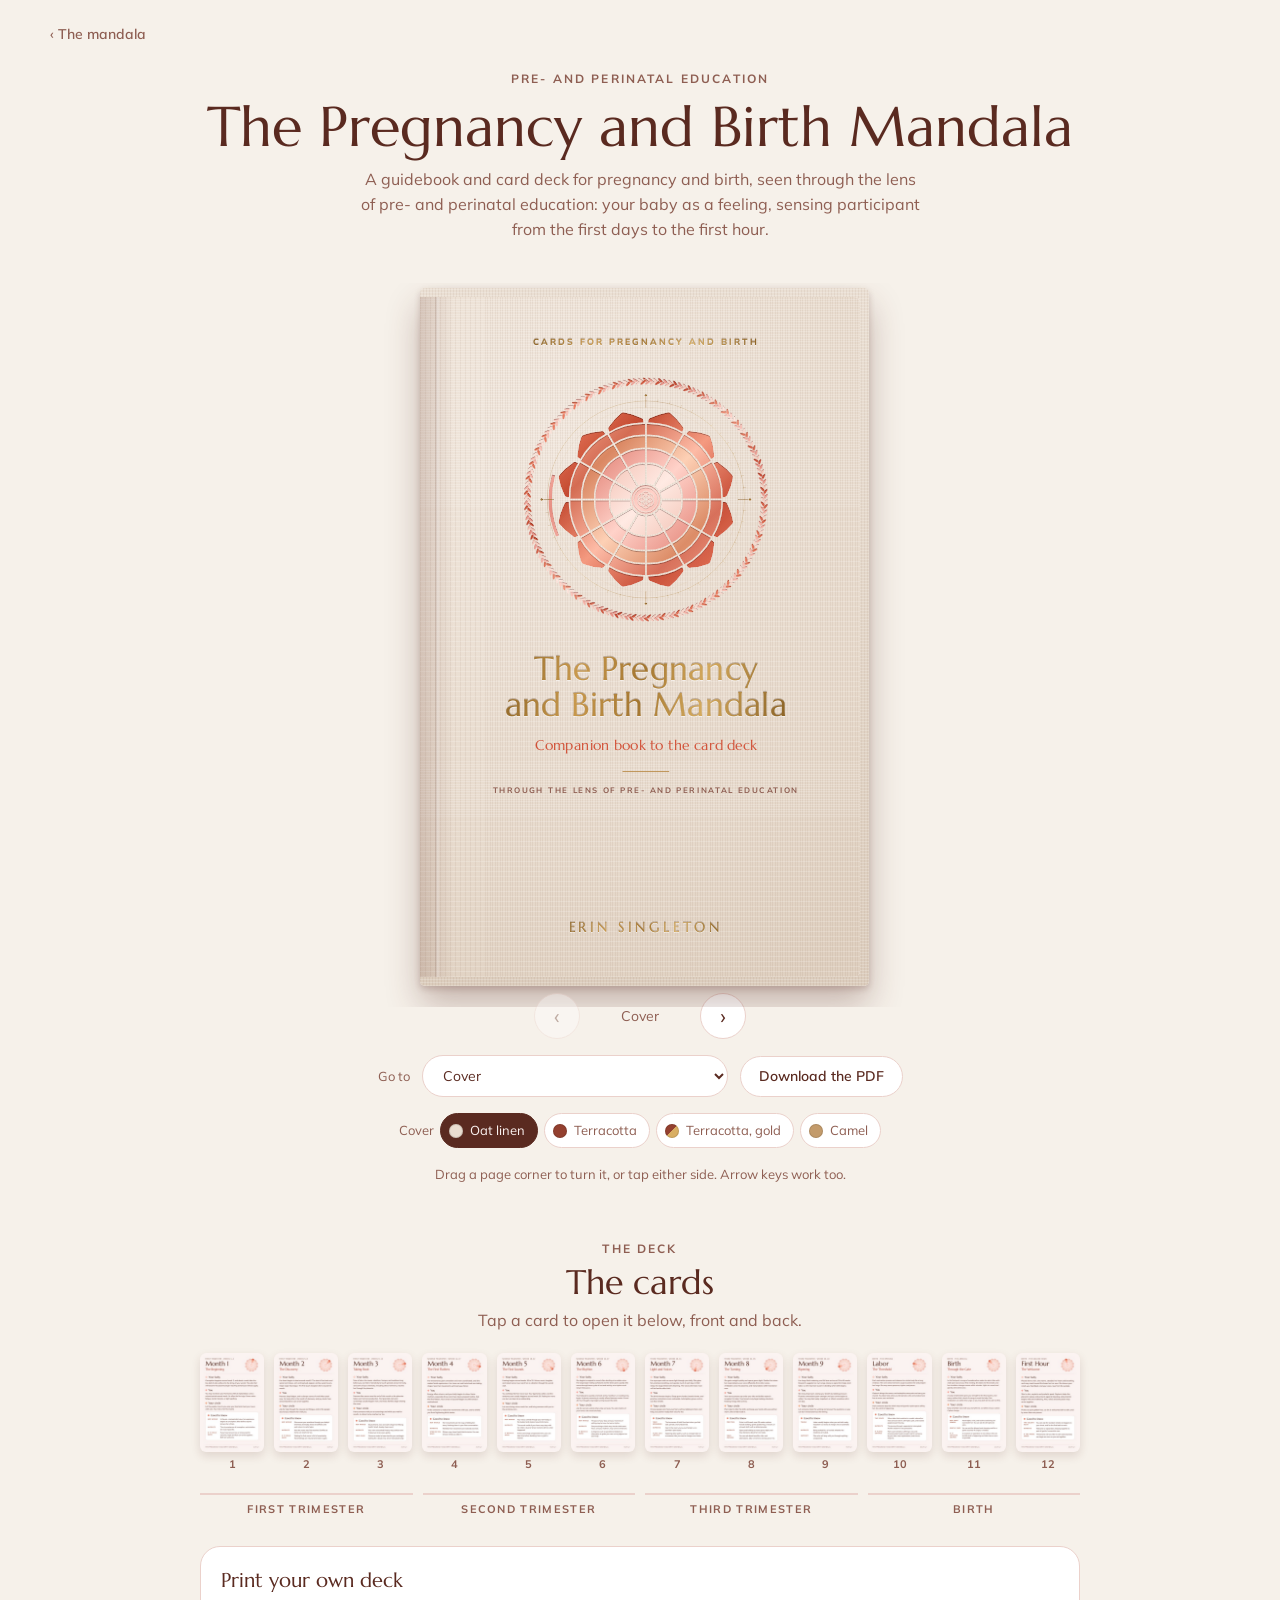
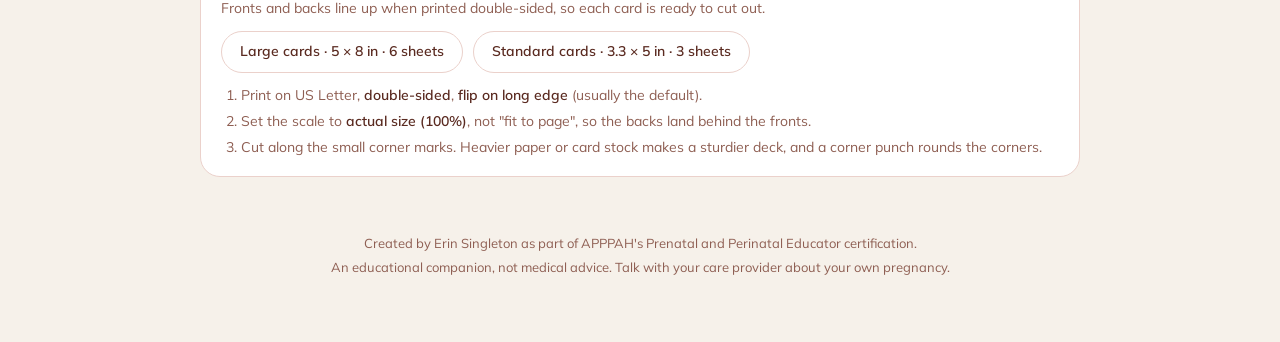
==== commit ddbb105a: "Cards and guidebook: a finer six-petaled flower at the center" ====
--- a/cards/index.html
+++ b/cards/index.html
@@ -9,7 +9,7 @@
 <link rel="icon" href="../favicon.svg?v=3" type="image/svg+xml">
 <link rel="apple-touch-icon" href="../apple-touch-icon.png?v=3">
 <link rel="preconnect" href="https://fonts.googleapis.com">
-<link rel="stylesheet" href="pages.css?v=9">
+<link rel="stylesheet" href="pages.css?v=10">
 <link rel="stylesheet" href="https://fonts.googleapis.com/css2?family=Marcellus&family=Mulish:ital,wght@0,400;0,600;0,700;1,400&display=swap">
 <style>
 /* A pamphlet on a blush table: the guidebook turns like paper, the contents
@@ -270,7 +270,7 @@
   </footer>
 </div>
 <div id="printbook" aria-hidden="true"></div>
-<script src="pages.js?v=9"></script>
+<script src="pages.js?v=10"></script>
 
 <script>
 /* ============================================================ the content */
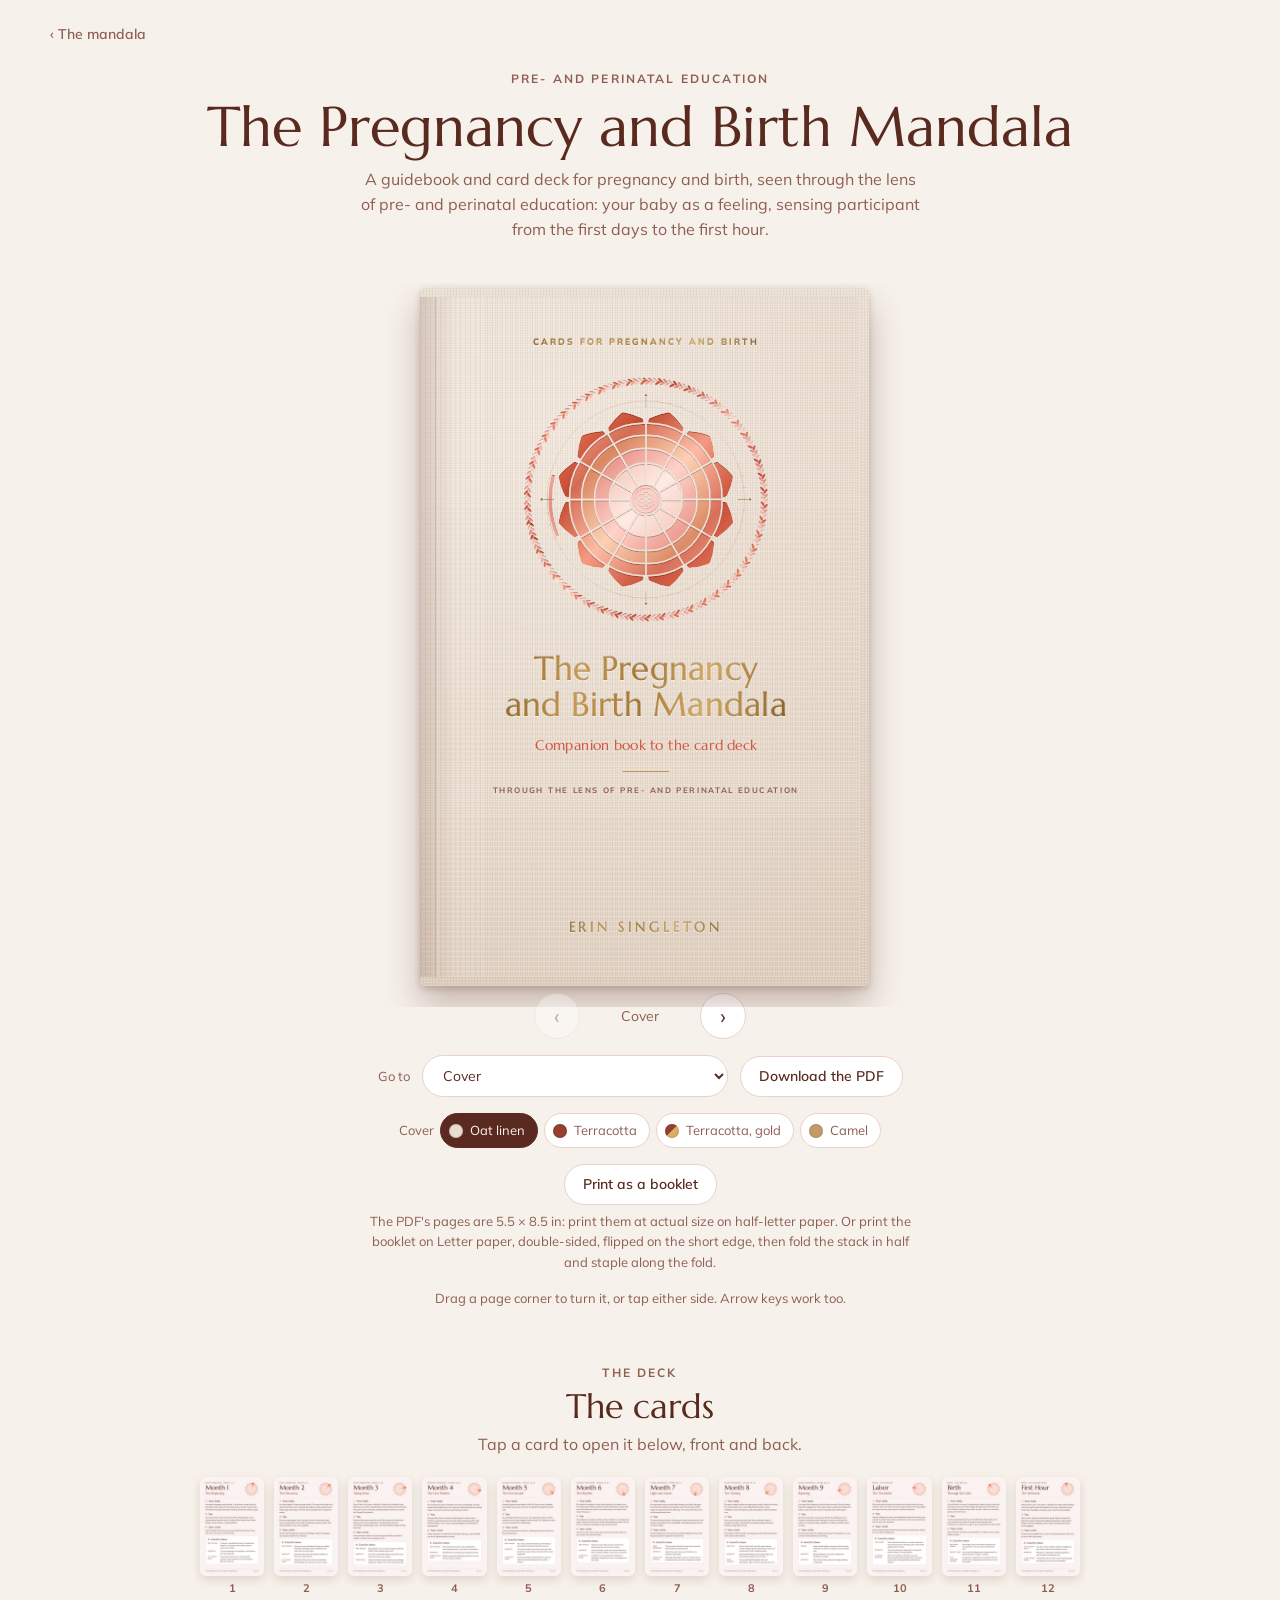
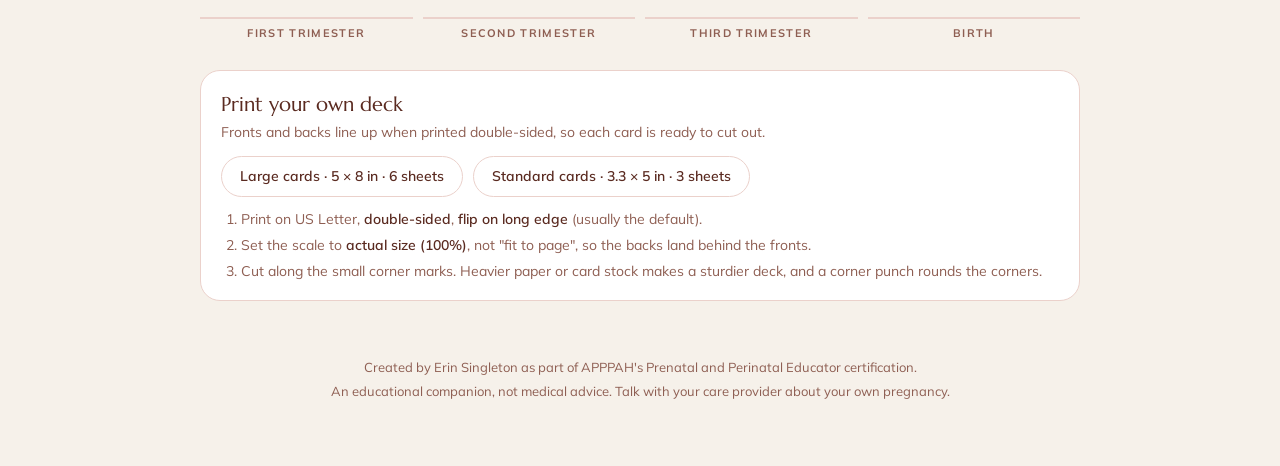
==== commit 77e3cb95: "Guidebook: a booklet PDF for each cover, two pages to a Letter sheet in folding order, and print not" ====
--- a/cards/index.html
+++ b/cards/index.html
@@ -9,7 +9,7 @@
 <link rel="icon" href="../favicon.svg?v=3" type="image/svg+xml">
 <link rel="apple-touch-icon" href="../apple-touch-icon.png?v=3">
 <link rel="preconnect" href="https://fonts.googleapis.com">
-<link rel="stylesheet" href="pages.css?v=10">
+<link rel="stylesheet" href="pages.css?v=12">
 <link rel="stylesheet" href="https://fonts.googleapis.com/css2?family=Marcellus&family=Mulish:ital,wght@0,400;0,600;0,700;1,400&display=swap">
 <style>
 /* A pamphlet on a blush table: the guidebook turns like paper, the contents
@@ -64,6 +64,8 @@
     repeating-linear-gradient(90deg,rgba(70,40,15,.07) 0 1px,transparent 1px 3px),
     linear-gradient(#CBA373,#B48A5B)}
 /* the cover style switch, while the cover is being chosen */
+.printopts{display:flex;flex-direction:column;align-items:center;gap:6px;max-width:560px;text-align:center}
+.printopts .hint{margin:0}
 .covers{display:flex;align-items:center;gap:6px;flex-wrap:wrap;justify-content:center;font-size:13px;color:var(--muted)}
 .covers button{border:1px solid var(--line);background:var(--white);border-radius:999px;padding:6px 12px 6px 8px;font-size:13px;cursor:pointer;display:inline-flex;align-items:center;gap:7px}
 .covers button[aria-pressed="true"]{border-color:var(--ink);background:var(--ink);color:#FBF3F1}
@@ -219,6 +221,10 @@
         <button type="button" data-c="terragold"><i style="background:linear-gradient(135deg,#93402F 50%,#D9AE62 50%)"></i>Terracotta, gold</button>
         <button type="button" data-c="camel"><i style="background:#C39B6B"></i>Camel</button>
       </div>
+      <div class="printopts">
+        <a class="btn" id="pdfbook" href="pdf/guidebook-oat-booklet.pdf" download="The Pregnancy and Birth Mandala, booklet.pdf">Print as a booklet</a>
+        <p class="hint">The PDF's pages are 5.5 × 8.5 in: print them at actual size on half-letter paper. Or print the booklet on Letter paper, double-sided, flipped on the short edge, then fold the stack in half and staple along the fold.</p>
+      </div>
       <p class="hint wide">Drag a page corner to turn it, or tap either side. Arrow keys work too.</p>
       <p class="hint narrow">Scroll to read each page. Swipe sideways, or tap either side, to turn it.</p>
     </div>
@@ -270,7 +276,7 @@
   </footer>
 </div>
 <div id="printbook" aria-hidden="true"></div>
-<script src="pages.js?v=10"></script>
+<script src="pages.js?v=12"></script>
 
 <script>
 /* ============================================================ the content */
@@ -512,6 +518,7 @@
   document.querySelectorAll(".covers button").forEach(b => b.setAttribute("aria-pressed", b.dataset.c === c));
   try { localStorage.setItem("pbm-cover", c); } catch (e) {}
   const pl = document.getElementById("pdf"); if (pl) pl.href = `pdf/guidebook-${c}.pdf`;
+  const pb = document.getElementById("pdfbook"); if (pb) pb.href = `pdf/guidebook-${c}-booklet.pdf`;
 }
 document.querySelectorAll(".covers button").forEach(b => b.onclick = () => {
   setCover(b.dataset.c);
--- a/cards/pages.css
+++ b/cards/pages.css
@@ -395,7 +395,7 @@
 /* the circle of support: Castellino's layers, drawn as nested circles */
 .pg figure.layers{display:flex;align-items:center;gap:16px;margin:4px 0 10px}
 .pg figure.layers svg{width:164px;height:164px;flex:none}
-.pg figure.layers text{font-family:Mulish,sans-serif;font-size:12px;font-weight:700;fill:#5A2A20;text-anchor:middle;dominant-baseline:central}
+.pg figure.layers text{font-family:Mulish,sans-serif;font-size:12px;font-weight:700;text-anchor:middle;dominant-baseline:central}
 .pg figure.layers figcaption{font-size:11.6px;line-height:1.5;color:var(--mutedpg)}
 /* month pages: your circle, and the baby's question after the imprint with why it may emerge */
 .pg .circ{margin:0 0 7px}
@@ -410,3 +410,6 @@
 .pg.blush .box.soft{padding-bottom:4px}
 /* two more pages in Part One: the contents sit a touch closer */
 .pg.contents ul.toc li{line-height:1.42}
+
+.pg figure.layers text:not([fill]){fill:#5A2A20}
+.pg.contents ul.toc li{line-height:1.37}
